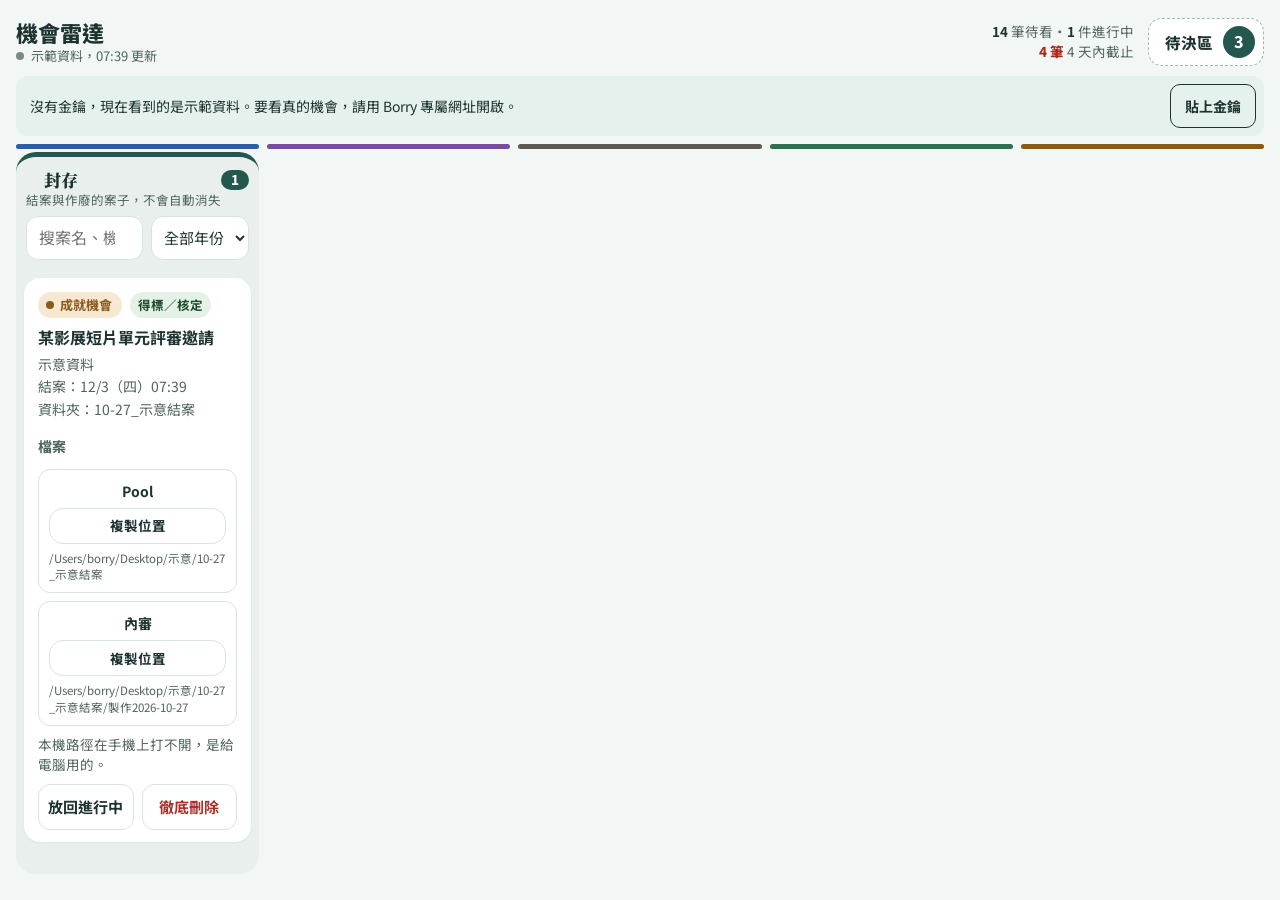
==== index.html @ 189dfd21 "機會雷達 v21：封存改成最右邊一欄；立即掃描縮成小字一列 Co-Authored-By: Claude Opus 5.5 <noreply@anthropic.com>" ====
<!doctype html>
<html lang="zh-Hant">
<head>
<meta charset="utf-8">
<meta name="viewport" content="width=device-width,initial-scale=1,viewport-fit=cover">
<title>機會雷達</title>
<meta name="description" content="集集與金金找到的機會，集中在這裡看">
<meta name="robots" content="noindex,nofollow">
<meta name="referrer" content="no-referrer">
<meta name="theme-color" content="#2b7a70">
<meta name="color-scheme" content="light">
<meta name="apple-mobile-web-app-capable" content="yes">
<meta name="mobile-web-app-capable" content="yes">
<meta name="apple-mobile-web-app-title" content="機會雷達">
<meta name="apple-mobile-web-app-status-bar-style" content="default">
<link rel="manifest" href="manifest.webmanifest">
<link rel="icon" type="image/svg+xml" href="icons/icon.svg?v=20261116f">
<link rel="apple-touch-icon" href="icons/apple-touch-icon.png?v=20261116f">
<link rel="stylesheet" href="css/app.css?v21">
<!-- 網路字型只當加分：不擋畫面，載入完用 swap 換上；沒網路時走 css 裡的系統字型。 -->
<link rel="preconnect" href="https://fonts.googleapis.com">
<link rel="preconnect" href="https://fonts.gstatic.com" crossorigin>
<link rel="stylesheet" media="print" onload="this.media='all'" href="https://fonts.googleapis.com/css2?family=Noto+Sans+TC:wght@400;500;700;800&family=Noto+Serif+TC:wght@600;900&display=swap">
<noscript><link rel="stylesheet" href="https://fonts.googleapis.com/css2?family=Noto+Sans+TC:wght@400;500;700;800&family=Noto+Serif+TC:wght@600;900&display=swap"></noscript>
</head>
<body>
<div class="app" id="app">
  <header class="top">
    <div class="top-l">
      <h1>機會雷達</h1>
      <p class="live" id="live" role="status"></p>
    </div>
    <div class="top-r">
      <p class="sum" id="sum"></p>
      <button class="holdbtn" id="holdbtn" type="button" aria-haspopup="dialog"></button>
    </div>
  </header>
  <div class="notice" id="notice" hidden role="status"></div>
  <nav class="tabs" id="tabs" role="tablist" aria-label="五個籃子"></nav>
  <main class="board" id="board"><div class="lanes" id="lanes"></div></main>
</div>
<button class="hpill" id="hpill" type="button" aria-haspopup="dialog"></button>
<div class="scrim" id="scrim"></div>
<aside class="panel sheet" id="sheet" role="dialog" aria-modal="true" aria-label="待決區"></aside>
<aside class="panel drawer" id="drawer" role="dialog" aria-modal="true" aria-label="機會詳細資料"></aside>
<div id="toast" role="status" aria-live="polite"></div>
<script type="module" src="js/app.js?v21"></script>
</body>
</html>
---- css/app.css ----
/* 機會雷達：p1 霧青。B 五欄看板骨架加 C 的色票與卡片形狀。 */
:root{
  /* 字型：系統字型優先，網路字型載入後只是補強（font-display 在字型 CSS 網址裡設為 swap） */
  --ff:'PingFang TC','Noto Sans TC','Noto Sans CJK TC','Microsoft JhengHei','Heiti TC',system-ui,-apple-system,'Segoe UI',sans-serif;
  --num:'Noto Serif TC','Songti TC','Noto Serif CJK TC','PMingLiU','Source Han Serif TC',serif;
  --bg:#f2f6f4;--lane:#e8efec;--ink:#1d3331;--mut:#50635f;--line:#d9e3df;--card:#fff;
  --accent:#2b7a70;--accent-ink:#fff;--accent-dk:#24574f;--first:#e4f1ec;--stat:#edf3f0;--sheet:#f7faf8;--dash:#9db8b1;
  --scrim:rgba(29,51,49,.42);--danger:#b3261e;--danger-bg:#fdecea;--hot:#b3261e;--warm:#8a5a00;--calm:#2f6f66;
  --delc:#a8322a;--delb:#e6bdb8;--link:#1d5fa8;--first-h:#24574f;--warn-h:#8c1b14;--warn-ink:#4a1511;
  --demo-b:#8a5a00;--demo-i:#6b4500;--demo-bg:#fff6dc;--ringbg:#d9e3df;--ok:#2f6b3f;--ok-bg:#e3f1e6;--ok-ink:#1f4a2c;
  --r:18px;--shadow:0 1px 2px rgba(29,51,49,.08),0 8px 18px -12px rgba(29,51,49,.3);
}
*{box-sizing:border-box;margin:0;padding:0;-webkit-tap-highlight-color:transparent}
html,body{height:100%}
body{font-family:var(--ff);color:var(--ink);background:var(--bg);font-size:16px;line-height:1.6;-webkit-font-smoothing:antialiased;
  line-break:strict;overflow-wrap:break-word;word-break:normal;overscroll-behavior:none;-webkit-text-size-adjust:100%}
button{font:inherit;color:inherit;cursor:pointer;border:0;background:none}
a{color:inherit}
ul,ol{list-style:none}
[hidden]{display:none!important}
:focus-visible{outline:3px solid var(--accent);outline-offset:2px}
.b-company{--bf:#2b5f9e;--bb:#e3edf8}.b-personal{--bf:#7a4a9c;--bb:#f0e8f6}.b-other{--bf:#5c5a52;--bb:#eceae4}
.b-funding{--bf:#2c7050;--bb:#dff0e6}.b-achievement{--bf:#8a5a1c;--bb:#f7e8d2}

/* 標題與短句：只在塊與塊之間（<wbr>）或空白換行，不從詞中間切開 */
.sb{word-break:keep-all;overflow-wrap:anywhere;text-wrap:balance}
.sbp{word-break:keep-all;overflow-wrap:anywhere;text-wrap:pretty}
p,li{text-wrap:pretty}

/* ---------- 小元件 ---------- */
.chip{display:inline-flex;align-items:center;gap:6px;height:26px;padding:0 10px 0 8px;border-radius:99px;background:var(--bb);color:var(--bf);font-size:13px;font-weight:700;line-height:1;white-space:nowrap}
.chip i{width:8px;height:8px;border-radius:50%;background:var(--bf)}
.demo-badge{display:inline-flex;align-items:center;height:24px;padding:0 8px;border-radius:6px;border:1.5px dashed var(--demo-b);color:var(--demo-i);background:var(--demo-bg);font-size:12.5px;font-weight:700;white-space:nowrap;flex:none;max-width:100%;overflow:hidden;text-overflow:clip}
.amt{display:flex;align-items:baseline;flex-wrap:wrap;gap:0 4px;min-height:30px}
.amt em{font-style:normal;font-size:12.5px;font-weight:500;color:var(--mut);margin-right:2px}
.amt i{font-style:normal;font-size:13px;font-weight:700;color:var(--mut)}
.amt b{font-family:var(--num);font-weight:900;font-size:26px;line-height:1.15;font-variant-numeric:tabular-nums}
.amt u{text-decoration:none;font-size:14px;font-weight:700}
.amt.noamt b{font-family:var(--ff);font-size:16px;font-weight:700;color:var(--mut)}
.amt.long b{font-size:21px}
.btn{display:inline-flex;align-items:center;justify-content:center;gap:8px;min-height:48px;padding:0 20px;border-radius:14px;font-weight:700;font-size:16px;transition:transform .12s,background .15s;text-decoration:none}
.btn:active{transform:scale(.97)}
.btn-primary{background:var(--accent);color:var(--accent-ink)}
.btn-primary:hover{background:var(--accent-dk)}
.btn-ghost{background:var(--card);border:1.5px solid var(--line);color:var(--ink)}
.ic{width:18px;height:18px;flex:none;stroke:currentColor;fill:none;stroke-width:2;stroke-linecap:round;stroke-linejoin:round}
.spin{display:inline-block;flex:none;width:18px;height:18px;border-radius:50%;border:3px solid var(--line);border-top-color:var(--accent);animation:sp .8s linear infinite}
@keyframes sp{to{transform:rotate(360deg)}}
@media (prefers-reduced-motion:reduce){*{animation-duration:.01ms!important;animation-iteration-count:1!important;transition-duration:.01ms!important}.spin{animation:none;border-top-color:var(--line);border-right-color:var(--accent)}}
[data-lvl=hot]{--lv:var(--hot)}[data-lvl=warm]{--lv:var(--warm)}[data-lvl=calm]{--lv:var(--calm)}

/* ---------- 版面骨架 ---------- */
.app{height:100dvh;display:grid;grid-template-rows:auto auto auto minmax(0,1fr);grid-template-columns:minmax(0,1fr);overflow:hidden}
.top{grid-row:1;display:flex;align-items:center;justify-content:space-between;gap:12px;padding:calc(env(safe-area-inset-top) + 12px) 16px 8px}
.top h1{font-size:19px;font-weight:800;line-height:1.25}
.top-r{display:flex;align-items:center;gap:14px}
.live{display:flex;align-items:center;gap:7px;font-size:13px;color:var(--mut);line-height:1.4}
.dot{flex:none;width:8px;height:8px;border-radius:50%;background:#1f9d62;animation:pulse 2s infinite}
.dot.off{background:#9a6b00;animation:none}.dot.idle{background:#7a8a86;animation:none}
@keyframes pulse{70%{box-shadow:0 0 0 7px rgba(31,157,98,0)}0%{box-shadow:0 0 0 0 rgba(31,157,98,.5)}}
.sum{white-space:nowrap;font-size:13.5px;color:var(--mut);text-align:right;line-height:1.45}
.sum b{color:var(--ink)}.sum .hotn{color:var(--hot);font-weight:800}
.holdbtn{display:none}
.notice{grid-row:2;display:flex;align-items:center;gap:10px;margin:0 12px 6px;padding:8px 8px 8px 14px;border-radius:12px;font-size:14px;line-height:1.5;background:var(--first);color:var(--ink)}
.notice span.txt{flex:1;min-width:0}
.notice.off{background:var(--demo-bg);color:#4d3400}
.notice.bad{background:var(--danger-bg);color:var(--warn-ink)}
.notice button{flex:none;min-height:44px;padding:0 14px;border-radius:10px;border:1.5px solid currentColor;font-weight:700;font-size:14px}

.tabs{grid-row:3;display:grid;grid-template-columns:repeat(5,1fr);gap:5px;padding:2px 10px 8px}
.tab{min-height:58px;padding:0 2px;display:flex;flex-direction:column;align-items:center;justify-content:center;font-weight:700;font-size:13px;line-height:1.3;white-space:nowrap;border-radius:14px;background:rgba(255,255,255,.6);border:1.5px solid transparent}
.tab b{font-family:var(--num);font-weight:900;font-size:19px;line-height:1.15}
.tab[aria-selected=true]{background:var(--card);border-color:var(--accent);box-shadow:var(--shadow)}
.sk-n{display:block;width:22px;height:18px;border-radius:6px;margin:1px 0}

.board{grid-row:4;position:relative;min-height:0;display:grid;grid-template-columns:minmax(0,1fr);grid-template-rows:minmax(0,1fr)}
.lanes{min-height:0;display:grid;grid-template-columns:minmax(0,1fr);grid-template-rows:minmax(0,1fr)}
.lane{display:none;min-height:0;flex-direction:column;overflow:hidden;background:var(--lane);border-radius:20px;border-top:5px solid var(--bf,var(--accent-dk))}
.lane.cur{display:flex}
.lh{padding:12px 16px 8px}
.lh h2{font-family:var(--num);font-size:20px;font-weight:900;display:flex;align-items:center;gap:8px;line-height:1.3}
.lh h2 .ld{width:10px;height:10px;border-radius:50%;background:var(--bf);flex:none}
.lh h2 em{font-style:normal;font-family:var(--ff);font-size:13.5px;font-weight:800;background:var(--accent-dk);color:#fff;border-radius:99px;padding:1px 10px;margin-left:auto}
.lh p{font-size:13.5px;color:var(--mut);line-height:1.5}
.lbody{overflow:auto;padding:6px 12px 96px;display:flex;flex-direction:column;gap:12px;flex:1;min-height:0;overscroll-behavior:contain}
.lbody>*{flex:none}

/* ---------- 卡片 ---------- */
.card{position:relative;container-type:inline-size;background:var(--card);border-radius:var(--r);padding:14px 14px 12px;border-left:6px solid var(--lv,var(--calm));box-shadow:var(--shadow);cursor:pointer;
  transition:opacity .28s,transform .28s,max-height .3s .05s,margin .3s;max-height:520px;overflow:hidden}
.card:hover{box-shadow:0 1px 2px rgba(29,51,49,.1),0 12px 24px -12px rgba(29,51,49,.4)}
.card:focus-visible{outline:3px solid var(--accent);outline-offset:0}
.card.leave{opacity:0;transform:translateX(-24px);max-height:0;padding-top:0;padding-bottom:0;margin-bottom:-12px}
.card.leave.r{transform:translateX(28px)}
.card.fresh{animation:fresh 2.4s ease-out}
@keyframes fresh{0%{box-shadow:0 0 0 3px var(--accent)}100%{box-shadow:var(--shadow)}}
.c1{display:flex;align-items:center;justify-content:space-between;flex-wrap:wrap;gap:6px;margin:0 0 4px;min-height:34px;min-width:0}
.tm{display:inline-flex;align-items:baseline;gap:6px;color:var(--lv);line-height:1.15;font-size:13px;font-weight:600;white-space:nowrap}
.tm b{font-family:var(--num);font-weight:900;font-size:28px;line-height:1.1;color:var(--lv)}
.tm .nodl{color:var(--mut);font-size:14px;font-weight:600}
.card h3{font-size:17px;font-weight:700;line-height:1.45;margin:0 0 6px}
.c3{margin-bottom:12px}
.ca{display:grid;grid-template-columns:1fr 1fr 1.5fr;gap:8px}
.ca button{white-space:nowrap;min-height:48px;border-radius:12px;border:1.5px solid var(--line);background:var(--card);font-weight:700;font-size:15px;display:flex;align-items:center;justify-content:center;gap:6px;transition:transform .12s}
.ca button:active{transform:scale(.97)}
.ca .del{color:var(--delc)}
.ca .go{background:var(--accent);border-color:var(--accent);color:#fff}
.ca .go:hover{background:var(--accent-dk)}
@container (max-width:300px){
  .ca .ic{display:none}
  .ca{grid-template-columns:auto auto 1fr;gap:6px}
  .ca button{min-height:44px;min-width:44px;padding:0 8px;font-size:14.5px}
  .ca .go{padding:0 6px}
  .c1{min-height:32px}.tm b{font-size:26px}
  .card h3{font-size:15.5px;margin-bottom:4px}
  .c3{margin-bottom:8px}
  .amt b{font-size:22px}.amt.long b{font-size:17px}
}

.zero{display:grid;justify-items:center;text-align:center;gap:6px;padding:28px 16px;margin:2px 0;background:rgba(255,255,255,.6);border-radius:var(--r);color:var(--mut);font-size:14.5px}
.zero b{color:var(--ink);font-size:16px}
.zero svg{width:38px;height:38px;stroke:var(--calm);fill:none;stroke-width:2.2;stroke-linecap:round;stroke-linejoin:round}
.sk{background:linear-gradient(90deg,#dfe8e4 0%,#edf3f0 50%,#dfe8e4 100%);background-size:200% 100%;animation:sh 1.4s linear infinite;border-radius:8px}
@keyframes sh{to{background-position:-200% 0}}
.card.skel{cursor:default;border-left-color:#c9d6d1;display:grid;gap:10px;pointer-events:none}
.card.skel .sk:nth-child(1){height:26px;width:40%}.card.skel .sk:nth-child(2){height:42px}.card.skel .sk:nth-child(3){height:44px}

/* 整個面板沒東西、載入失敗、沒金鑰 */
.board-msg{grid-area:1/1;display:grid;place-content:center;justify-items:center;text-align:center;gap:10px;padding:24px 28px 90px;margin:0 12px 12px;border-radius:20px;background:var(--lane)}
.board-msg h2{font-family:var(--num);font-size:22px;font-weight:900;line-height:1.4}
.board-msg p{max-width:32em;color:var(--mut);font-size:15px}
.board-msg svg{width:48px;height:48px;stroke:var(--calm);fill:none;stroke-width:2;stroke-linecap:round;stroke-linejoin:round}
.board-msg .btn{margin-top:6px}

/* ---------- 疊層：待決區（sheet）與詳細資料（drawer） ---------- */
.hpill{position:fixed;right:14px;bottom:calc(env(safe-area-inset-bottom) + 14px);z-index:30;display:inline-flex;align-items:center;gap:10px;min-height:52px;padding:0 8px 0 18px;font-weight:800;font-size:16px;
  background:var(--card);border:1.5px dashed var(--dash);border-radius:16px;box-shadow:0 8px 20px -8px rgba(29,51,49,.35)}
.hpill b,.holdbtn b{display:inline-grid;place-items:center;min-width:32px;height:32px;padding:0 8px;border-radius:99px;background:var(--accent-dk);color:#fff;font-size:16px;font-weight:800}
.scrim{position:fixed;inset:0;background:var(--scrim);opacity:0;pointer-events:none;transition:opacity .25s;z-index:40}
.scrim.show{opacity:1;pointer-events:auto}
.panel{position:fixed;left:0;right:0;bottom:0;height:90dvh;background:var(--sheet);color:var(--ink);border-radius:24px 24px 0 0;display:flex;flex-direction:column;transform:translateY(105%);visibility:hidden;
  transition:transform .34s cubic-bezier(.2,.8,.2,1),visibility 0s .34s;box-shadow:0 -20px 50px -20px rgba(29,51,49,.45)}
.panel.show{transform:none;visibility:visible;transition:transform .34s cubic-bezier(.2,.8,.2,1),visibility 0s}
.sheet{z-index:50;height:84dvh}
.drawer{z-index:60}
.dh{display:flex;align-items:center;justify-content:space-between;padding:8px 8px 4px 18px;border-bottom:1px solid var(--line);flex:none}
.dh span{font-size:14px;color:var(--mut);font-weight:700}
.xb{min-width:48px;min-height:48px;display:grid;place-items:center;font-size:26px;line-height:1;border-radius:50%}
.db{flex:1;overflow:auto;padding:16px 18px 24px;overscroll-behavior:contain}
.df{display:flex;gap:10px;padding:12px 16px calc(env(safe-area-inset-bottom) + 14px);border-top:1px solid var(--line);background:var(--card);flex:none}
.df .btn{min-height:56px;flex:1;font-size:16px}
.df .del{flex:0 0 auto;min-width:104px;color:var(--delc);border-color:var(--delb)}
.df .hold{flex:0 0 auto;min-width:92px}

/* 預覽與完整內容 */
.dt-tags{display:flex;gap:8px;flex-wrap:wrap;margin-bottom:10px}
.dt{display:grid;gap:18px}
.dt h2{font-size:23px;line-height:1.4;font-weight:800}
.dt-org{color:var(--mut);font-size:15px;margin-top:2px}
.dt-stats{display:grid;grid-template-columns:1fr 1fr;gap:10px}
.dt-stat{padding:14px 16px;border-radius:14px;background:var(--stat);display:grid;gap:2px;align-content:start}
.dt-stat em{font-style:normal;font-size:12.5px;color:var(--mut);font-weight:500}
.dt-stat .amt em{flex-basis:100%;margin:0 0 2px}
.dt-stat .amt b{font-size:32px}.dt-stat .amt.long b{font-size:22px}
.dt-stat .amt.noamt b{font-size:17px}
.dt-cd{display:block;font-size:22px;font-weight:800;line-height:1.3;color:var(--lv,var(--ink))}
.dt-stat small{font-size:13px;color:var(--mut);line-height:1.4}
.dt-why{font-size:18px;font-weight:700;line-height:1.55}
.dt-fit{display:flex;gap:16px;flex-wrap:wrap;margin-top:6px;font-size:14.5px;color:var(--mut)}
.dt-fit b{color:var(--ink)}
.dt-list{display:grid;gap:0}
.dt-list li{position:relative;padding:11px 0;border-top:1px solid var(--line);font-size:15.5px;line-height:1.65}
.dt-list li:first-child{border-top:0}
.dt-list b{display:block;font-size:13px;color:var(--mut);font-weight:700;margin-bottom:1px}
.pv-list{display:grid;gap:8px}
.pv-list li{position:relative;padding-left:18px;font-size:15.5px}
.pv-list li::before{content:'';position:absolute;left:2px;top:.72em;width:7px;height:7px;border-radius:50%;background:var(--mut)}
.dt-warn{padding:14px 16px;border-radius:14px;background:var(--danger-bg);border-left:5px solid var(--danger)}
.dt-warn h3{font-size:14px;color:var(--warn-h);margin-bottom:4px}
.dt-warn li{font-size:15.5px;line-height:1.6;color:var(--warn-ink);padding:3px 0}
.dt-first{padding:14px 16px;border-radius:14px;background:var(--first);color:var(--ink)}
.dt-first h3{font-size:14px;color:var(--first-h);margin-bottom:2px}
.dt-first p{font-size:17px;font-weight:700;line-height:1.55}
.dt-sec h3{font-size:14px;margin-bottom:6px;color:var(--mut);font-weight:700}
.dt-src{display:grid;gap:2px;font-size:14px;color:var(--mut)}
.dt-src a{display:inline-flex;align-items:center;min-height:44px;color:var(--link);font-weight:700;text-decoration:underline;text-underline-offset:3px;overflow-wrap:anywhere}
.dt-meta{font-size:13.5px;color:var(--mut);line-height:1.5}

/* 爬全文的三種狀態：讀取中、失敗、逾時 */
.dt-crawl{padding:14px 16px;border-radius:14px;background:var(--stat);display:grid;gap:10px}
.dt-crawl .row{display:flex;gap:12px;align-items:flex-start}
.dt-crawl b{display:block;font-size:16px;line-height:1.45}
.dt-crawl small{display:block;font-size:14px;color:var(--mut);line-height:1.55;margin-top:2px}
.dt-crawl.fail{background:var(--demo-bg);border:1.5px solid #e2c27a}
.dt-crawl.fail b{color:#5a3b00}.dt-crawl.fail small{color:#5a4210}
.dt-crawl .acts{display:flex;gap:10px;flex-wrap:wrap}
.dt-crawl .acts .btn{min-height:48px;font-size:15px;padding:0 16px}
.dt-crawl.wait{background:var(--first);border:1.5px solid #c5ddd4}
.crawl-sk{display:grid;gap:8px;padding:4px 0 2px}
.crawl-sk .sk{display:block;height:12px;border-radius:6px;background:linear-gradient(90deg,#bbd0c8 0%,#d4e4de 50%,#bbd0c8 100%);background-size:200% 100%;animation:sh 1.4s linear infinite}
.crawl-sk .sk:nth-child(1){width:92%}.crawl-sk .sk:nth-child(2){width:78%}.crawl-sk .sk:nth-child(3){width:64%}
.dt-crawl .spin{width:22px;height:22px;margin-top:2px}
.dt-text .txt{font-size:15px;line-height:1.75;color:var(--ink);white-space:pre-wrap;overflow-wrap:anywhere;background:var(--card);border:1px solid var(--line);border-radius:14px;padding:14px 16px;max-height:15em;overflow:hidden;position:relative}
.dt-text .txt.open{max-height:none}
.dt-text .txt:not(.open)::after{content:'';position:absolute;left:0;right:0;bottom:0;height:3.2em;background:linear-gradient(transparent,#fff)}
.dt-text .more{margin-top:6px;min-height:44px;padding:0 6px;font-weight:700;color:var(--link);text-decoration:underline;text-underline-offset:3px}

/* 要做：資料夾狀態 */
.fold{display:grid;gap:12px;max-width:460px;margin:0 auto;padding-top:8px}
.fold-t{display:flex;align-items:center;gap:10px;font-size:20px;font-weight:800;line-height:1.4}
.fold-t .spin{width:24px;height:24px}
.ok-ic{display:inline-grid;place-items:center;flex:none;width:30px;height:30px;border-radius:50%;background:var(--ok);color:#fff;font-size:17px}
.fold p{color:var(--mut);font-size:15px}
.path{padding:12px 14px;border-radius:12px;background:var(--ok-bg);color:var(--ok-ink);font-weight:700;font-size:15px;line-height:1.6;overflow-wrap:anywhere;word-break:break-all}
.fold .acts{display:flex;gap:10px;flex-wrap:wrap}
.fold .acts .btn{min-height:48px;font-size:15px}

/* 待決區內的卡 */
.sheet .db{padding:8px 14px 20px;display:grid;gap:12px;align-content:start;background:var(--sheet)}
.grp{font-size:13.5px;font-weight:700;color:var(--mut);margin:10px 2px -2px}
.pc{background:var(--card);border-radius:16px;padding:14px 14px 12px;box-shadow:0 1px 2px rgba(29,51,49,.06);cursor:pointer}
.pc.done{background:var(--ok-bg)}
.pc h3{font-size:16px;line-height:1.45;margin:8px 0 4px;font-weight:700}
.pc .st{font-size:14px;color:var(--mut);line-height:1.6}
.pc .st b{color:var(--lv,var(--ink))}
.pc .pa{display:flex;flex-wrap:wrap;gap:8px;margin-top:10px}
.pc .pa button{flex:1;min-height:46px;border-radius:12px;border:1.5px solid var(--line);background:var(--card);font-weight:700;font-size:15px}
.pc .pa .pg{background:var(--accent);border-color:var(--accent);color:#fff}
.pc .pa .pd{color:var(--delc)}
.pc .pa .pu{flex:1 0 100%;min-height:44px;border-color:var(--line);background:var(--sheet);color:var(--mut);font-size:14.5px;font-weight:700}
.pc .pa .pu:hover{background:var(--stat);border-color:var(--line);color:var(--ink)}
.pc .st .spin{width:14px;height:14px;border-width:2.5px;vertical-align:-2px;margin-right:6px}
.gone{margin-top:6px}
.gone summary{display:flex;align-items:center;min-height:44px;padding:0 4px;font-size:14px;font-weight:700;color:var(--mut);cursor:pointer}
.gone .pc{margin-top:8px;opacity:.9;cursor:default}
.sheet-note{font-size:13px;color:var(--mut);line-height:1.6;padding:6px 4px 0}

/* toast */
#toast{position:fixed;left:50%;width:max-content;bottom:calc(env(safe-area-inset-bottom) + 92px);transform:translate(-50%,24px);opacity:0;pointer-events:none;z-index:99;display:flex;align-items:center;gap:12px;max-width:min(92vw,520px);
  padding:8px 8px 8px 18px;border-radius:14px;background:#1f3331;color:#fff;font-size:15px;line-height:1.5;box-shadow:0 10px 30px rgba(0,0,0,.25);transition:opacity .25s,transform .25s}
#toast.show{opacity:1;transform:translate(-50%,0);pointer-events:auto}
#toast.bad{background:#7a1a14}
#toast button{min-height:44px;padding:0 14px;border-radius:10px;background:#ffd24d;color:#14202e;font-weight:700;white-space:nowrap}
#toast.bad button{background:#fff;color:#7a1a14}

/* ---------- 桌機：五個籃子並排，放不下就橫向捲動 ---------- */
@media (min-width:960px){
  .tabs,.hpill{display:none}
  .top{padding:18px 16px 10px}
  .top h1{font-size:22px}
  .holdbtn{display:inline-flex;align-items:center;gap:10px;min-height:48px;padding:0 8px 0 16px;border-radius:14px;background:var(--card);border:1.5px dashed var(--dash);font-weight:800;font-size:15.5px}
  .notice{margin:0 16px 8px}
  .board{padding:0 16px 20px}
  .board-msg{margin:0}
  /* 五欄固定均分，960 寬要一次放下；欄太窄時靠容器查詢改按鈕排法，而不是把第五籃推去橫向捲 */
  .lanes{display:grid;grid-template-columns:repeat(5,minmax(0,1fr));grid-auto-flow:row;gap:8px;overflow-x:auto;overflow-y:hidden;scroll-snap-type:x proximity;scrollbar-width:thin;scrollbar-color:#9db8b1 transparent;padding-bottom:6px}
  .lane,.lane.cur{display:flex;min-width:0;scroll-snap-align:start}
  .lh{padding:12px 10px 6px}
  .lh h2{font-size:17px}
  .lh p{font-size:12.5px}
  .lbody{padding:6px 8px 22px}
  .card{padding:10px 8px 8px}
  .c3{margin-bottom:8px}
  .ca{grid-template-columns:auto auto 1fr}
  .ca button{min-height:44px}
  /* 只有真的捲得出去時才顯示淡出；淡出帶落在捲動留白上，不蓋住可點按鈕 */
  .board.sr .lanes{padding-right:28px;scroll-padding-inline:28px}
  .board.sl .lanes{padding-left:20px}
  .board::after{content:'';position:absolute;top:0;right:16px;bottom:26px;width:28px;pointer-events:none;background:linear-gradient(90deg,rgba(242,246,244,0),var(--bg) 90%);opacity:0;transition:opacity .2s;z-index:2}
  .board.sr::after{opacity:1}
  .board::before{content:'';position:absolute;top:0;left:16px;bottom:26px;width:20px;pointer-events:none;background:linear-gradient(270deg,rgba(242,246,244,0),var(--bg) 90%);opacity:0;transition:opacity .2s;z-index:2}
  .board.sl::before{opacity:1}
  /* 疊層改成靠右的側欄 */
  .panel{left:auto;top:0;bottom:0;height:auto;width:min(560px,92vw);border-radius:24px 0 0 24px;transform:translateX(105%);box-shadow:-20px 0 50px -20px rgba(29,51,49,.45)}
  .panel.show{transform:none}
  .sheet{width:min(440px,92vw);height:auto}
  .db{padding:22px 28px 28px}
  .sheet .db{padding:10px 18px 24px}
  .df{padding:14px 24px 18px}
  #toast{bottom:28px}
}
@media (min-width:1360px){
  .top{padding:18px 32px 10px}.board{padding:0 32px 22px}.notice{margin:0 32px 8px}
  .board::after{right:32px}.board::before{left:32px}
  .lanes{gap:14px}
  .lh{padding:14px 14px 8px}
  .lh h2{font-size:19px}
  .lh p{font-size:13px}
  .lbody{padding:6px 10px 22px}
  .card{padding:12px 12px 10px}
}


/* 直向手機：看板底部留出膠囊高度，捲動區不會讓按鈕躲到膠囊下面 */
@media (max-width:959px){
  /* 籃子一路鋪到螢幕底，待決區只剩右下浮動按鈕，底下不再切出一條 */
  .board{padding-bottom:0}
  .lane{border-radius:20px 20px 0 0}
  .lbody{padding-bottom:calc(env(safe-area-inset-bottom) + 84px)}
  .board-msg{padding-bottom:calc(env(safe-area-inset-bottom) + 84px);margin-bottom:0;border-radius:20px 20px 0 0}
  .lane.sw-l{animation:swl .22s ease-out}.lane.sw-r{animation:swr .22s ease-out}
}
@keyframes swl{from{transform:translateX(36px);opacity:.4}to{transform:none;opacity:1}}
@keyframes swr{from{transform:translateX(-36px);opacity:.4}to{transform:none;opacity:1}}

/* 矮視窗（手機橫向）：待決區改放頂列，避免右下膠囊蓋住「深入了解」 */
@media (max-width:959px) and (max-height:520px){
  .hpill{display:none}
  .holdbtn{display:inline-flex;align-items:center;gap:8px;min-height:44px;padding:0 6px 0 12px;border-radius:12px;background:var(--card);border:1.5px dashed var(--dash);font-weight:800;font-size:14px}
  .holdbtn b{min-width:28px;height:28px;font-size:14px}
  .top{padding:calc(env(safe-area-inset-top) + 6px) 12px 4px;gap:8px}
  .top h1{font-size:17px}
  .top-r{gap:8px}
  .sum{font-size:12.5px}
  .tabs{padding:0 8px 4px;gap:4px}
  .tab{min-height:44px;font-size:12px}
  .tab b{font-size:16px}
  .lh p{display:none}
  .lh{padding:8px 12px 4px}
  .board{padding-bottom:0}
  .lbody{padding-bottom:16px}
  .board-msg{padding-bottom:20px}
  .notice{padding:4px 8px 4px 12px;font-size:13px;margin:0 10px 4px;gap:8px}
  .notice span.txt{display:-webkit-box;-webkit-line-clamp:1;-webkit-box-orient:vertical;overflow:hidden}
  #toast{bottom:calc(env(safe-area-inset-bottom) + 16px)}
}

/* 後端接上後新增 */
.ok-ic.bad{background:var(--danger)}
.dt-text .att{margin-top:10px}
.dt-text .att summary{font-size:14px;color:var(--mut);font-weight:700;line-height:44px;cursor:pointer}
.dt-text .att a{display:inline-flex;align-items:center;min-height:44px;color:var(--link);font-weight:700;text-decoration:underline;text-underline-offset:3px;overflow-wrap:anywhere}
.dt-cd{white-space:nowrap}
@media (max-width:380px){
  .dt-stat{padding:12px 12px}
  .dt-cd{font-size:20px}
  .dt-stat .amt b{font-size:28px}
  .dt-stat small{font-size:12.5px}
}

/* 欄變窄時（含 960 五欄），主按鈕改獨立一列，避免「深入了解」被切字。放在檔尾，才能蓋過桌機媒體查詢。 */
@container (max-width:200px){
  .ca{grid-template-columns:1fr 1fr;gap:6px}
  .ca .go{grid-column:1/-1;padding:0 10px}
  .ca button{min-width:0;font-size:13.5px;padding:0 6px}
  .card{padding-left:10px;padding-right:8px}
  .demo-badge{font-size:11px;height:22px;padding:0 6px}
}

/* 左右滑切籃子：關掉瀏覽器左右滑回上一頁，看板只交給我們處理橫向手勢 */
html,body{overscroll-behavior-x:none}

/* v8：領標付款與檔案連結 */
.pc .pa .pp{flex:1 0 100%;display:flex;align-items:center;justify-content:center;min-height:46px;border-radius:12px;background:var(--card);border:1.5px solid var(--delc);color:var(--delc);font-weight:700;font-size:15px;text-decoration:none;text-align:center;padding:4px 10px}
.paybox,.files{margin-top:18px;display:flex;flex-direction:column;gap:8px}
.paybox h3,.files h3{font-size:14px;color:var(--mut)}
.paybox p{font-size:14px;color:var(--mut);line-height:1.6}
.files .fl{display:flex;flex-direction:column;gap:6px;padding:10px 0;border-top:1px solid var(--line)}
.files .fl b{font-size:15px}
/* v9：結案與封存區 */
.closebox{margin-top:18px;display:flex;flex-direction:column;gap:8px}
.closebox h3{font-size:14px;color:var(--mut)}
.closebox p{font-size:14px;color:var(--mut);line-height:1.6}
.closebox .cb{display:grid;grid-template-columns:1fr 1fr;gap:8px}
.closebox .cb .btn{min-height:46px;font-size:14.5px;padding:4px 8px}
.closebox .cb .del{grid-column:1/-1;color:var(--delc)}
.arch-in{width:100%;min-height:46px;margin-top:14px}
.arch-f{display:flex;gap:8px;margin-bottom:6px}
.arch-f input{flex:1;min-width:0;min-height:44px;border:1.5px solid var(--line);border-radius:12px;padding:0 12px;font:inherit;font-size:16px;background:var(--card);color:var(--ink)}
.arch-f select{min-height:44px;border:1.5px solid var(--line);border-radius:12px;padding:0 8px;font:inherit;font-size:15px;background:var(--card);color:var(--ink)}
.arow{cursor:default}
.arow .files{margin-top:8px}
.rbadge{display:inline-flex;align-items:center;font-size:12.5px;font-weight:700;padding:2px 8px;border-radius:99px;background:var(--stat);color:var(--mut)}
.rbadge.r-won{background:var(--ok-bg);color:var(--ok-ink)}
.rbadge.r-void{color:var(--delc)}
.dh .back{margin-right:4px;font-size:26px}
/* v11：立即掃描（留單給集集） */
.scanl{display:flex;flex-wrap:wrap;align-items:center;gap:6px 10px;margin-top:6px;font-size:13px;color:var(--mut)}
.scanl.wait{color:var(--accent);font-weight:700}
.scanb{min-height:36px;padding:0 12px;border-radius:99px;border:1.5px solid var(--accent);color:var(--accent);background:var(--card);font-weight:700;font-size:13.5px}
.scanb:disabled{opacity:.5}
.closebox .cb .purge{grid-column:1/-1;font-size:13.5px;min-height:44px;border-style:dashed}
/* v15：卡片動作紀錄 */
.hist ul{list-style:none;padding:0;margin:4px 0 0;display:flex;flex-direction:column;gap:6px}
.hist li{display:grid;grid-template-columns:auto 1fr;gap:10px;font-size:14px;line-height:1.5}
.hist time{color:var(--mut);white-space:nowrap}
.hist b{margin-right:6px}
/* 案務區（v17）：沿用 closebox／arch-f 的樣子 */
.work{margin-top:18px;display:flex;flex-direction:column;gap:10px}
.work h3{font-size:14px;color:var(--mut)}
.work .earn .dt-stat b{font-size:22px;line-height:1.3;overflow-wrap:anywhere}
.work .earn .dt-meta{margin-top:6px}
.wg{display:grid;grid-template-columns:1fr 1fr;gap:10px}
.wf{display:flex;flex-direction:column;gap:4px;min-width:0}
.wf.w{grid-column:1/-1}
.wf span{font-size:13px;color:var(--mut);font-weight:500}
.wf input,.wf select,.wf textarea,.dnote textarea{width:100%;min-width:0;min-height:44px;border:1.5px solid var(--line);border-radius:12px;padding:0 10px;font:inherit;font-size:16px;background:var(--card);color:var(--ink)}
.wf textarea,.dnote textarea{padding:10px;line-height:1.5;resize:vertical}
.wf .bad,.dnote .bad{border-color:var(--delc);background:#fdf1f0}
.wc{border-top:1px solid var(--line);padding-top:8px}
.wc summary{font-size:15px;font-weight:700;min-height:44px;display:flex;align-items:center;cursor:pointer}
.wc .wg{margin-top:4px}
.wb{display:grid;grid-template-columns:1fr 1fr;gap:8px}
.wb .btn{min-height:46px;font-size:15px;padding:4px 8px}
.wb .back{grid-column:1/-1;color:var(--mut)}
.dnote{display:flex;flex-direction:column;gap:6px;margin-top:8px}
.dnote .btn{min-height:42px;font-size:14.5px;align-self:flex-start}
/* v17：資料夾抽屜按鈕縮小，讓內容看得到（Borry 2026-11-16：按鈕太大，佔用太多位置） */
.fold{gap:10px}
.fold-t{font-size:17px}
.fold p{font-size:14px}
.fold .path{font-size:13.5px;padding:8px 10px;font-weight:600}
.fold .acts .btn{min-height:36px;font-size:13.5px;padding:0 12px;flex:0 0 auto}
.files .fl{display:grid;grid-template-columns:1fr auto;align-items:center;gap:4px 8px;padding:8px 0}
.files .fl b{grid-column:1/-1;font-size:14px}
.files .fl .path{grid-column:1;font-size:13px;padding:6px 8px;font-weight:600}
.files .fl .btn{grid-column:2;min-height:34px;font-size:13px;padding:0 10px;white-space:nowrap}
.paybox .btn{min-height:40px;font-size:14.5px}
.closebox .cb .btn{min-height:38px;font-size:13.5px}
.closebox .cb .purge{min-height:36px;font-size:13px}
/* v19：Pool／內審在手機上並排 */
.files .flrow{display:grid;grid-template-columns:repeat(auto-fit,minmax(140px,1fr));gap:8px}
.files .flrow .fl{display:flex;flex-direction:column;gap:6px;padding:10px;border:1px solid var(--line);border-radius:12px;border-top:1px solid var(--line);min-width:0}
.files .flrow .fl b{font-size:14px}
.files .flrow .fl .btn{min-height:36px;font-size:13.5px;padding:0 10px;width:100%}
.files .flrow .fp{font-size:11.5px;color:var(--mut);line-height:1.4;overflow:hidden;text-overflow:ellipsis;display:-webkit-box;-webkit-line-clamp:2;-webkit-box-orient:vertical;word-break:break-all}
/* v20：有快截止的進行中案子，待決區按鈕變黃 */
.holdbtn.urgent,.hpill.urgent{background:#fff1b8;border-color:#e0b400;color:#5a4400}
.holdbtn.urgent b,.hpill.urgent b{background:#e0b400;color:#fff}
/* v21：立即掃描縮成小字一列；封存欄 */
.scanl{gap:4px 10px;font-size:12.5px}
.scanb{min-height:28px;padding:0 4px;border:0;background:none;color:var(--accent);font-weight:700;font-size:12.5px;display:inline-flex;align-items:center;gap:3px}
.scanb span{font-size:15px;line-height:1}
.scanl.wait{font-weight:600}
.lane.b-archive .arch-f{margin-top:6px}
.lane.b-archive .arow{margin-bottom:10px}
.tab.b-archive{opacity:.85}
/* v21：六個分頁（多了封存）一列排完，封存窄一點 */
.tabs{grid-template-columns:repeat(5,1fr) .72fr;gap:4px}
.tab{font-size:12.5px}
.tab.b-archive{font-size:11.5px}
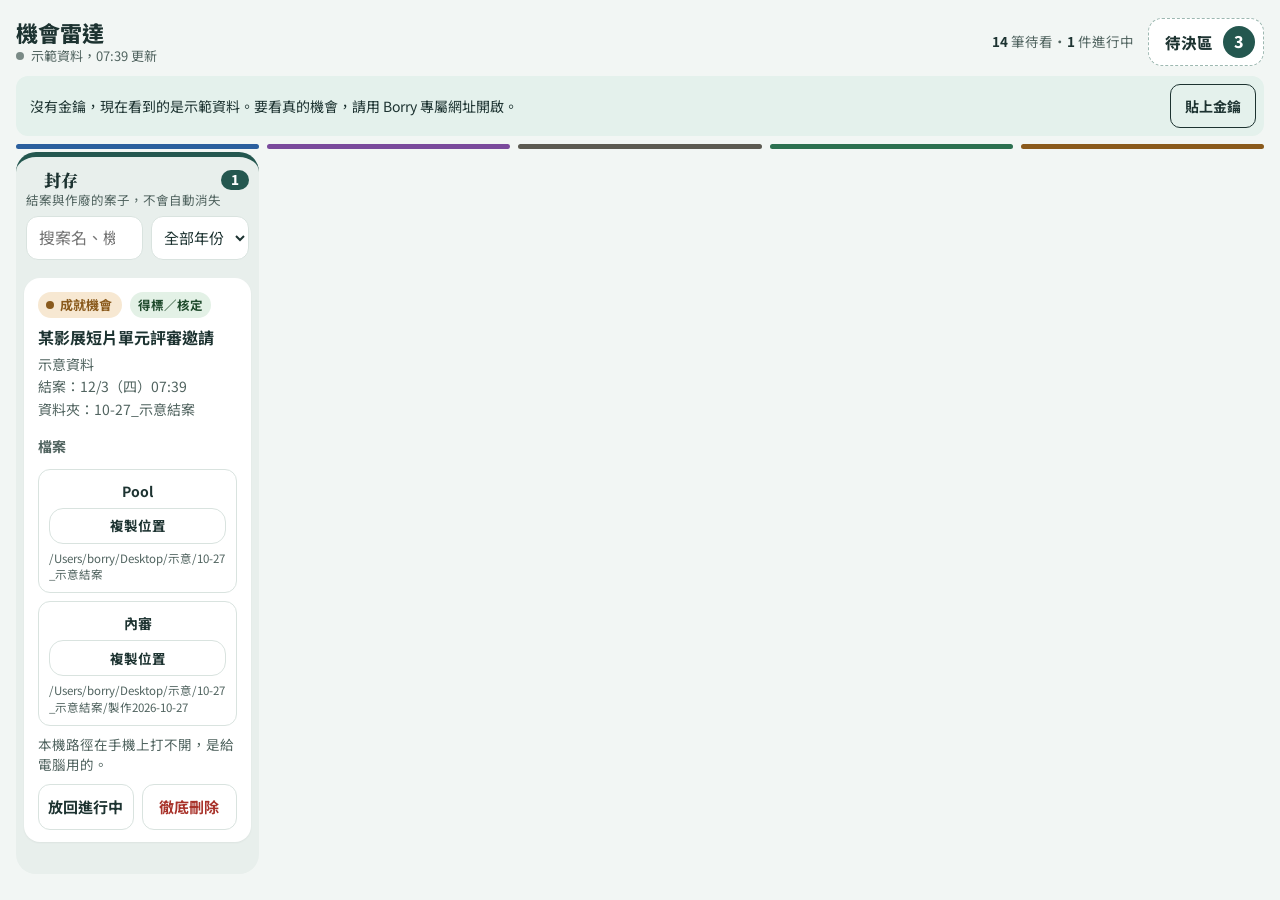
==== commit 0fc38c29: "機會雷達 v22：右上角截止提醒只看進行中的案子 Co-Authored-By: Claude Opus 5.5 <noreply@anthropic.com>" ====
--- a/index.html
+++ b/index.html
@@ -16,7 +16,7 @@
 <link rel="manifest" href="manifest.webmanifest">
 <link rel="icon" type="image/svg+xml" href="icons/icon.svg?v=20261116f">
 <link rel="apple-touch-icon" href="icons/apple-touch-icon.png?v=20261116f">
-<link rel="stylesheet" href="css/app.css?v21">
+<link rel="stylesheet" href="css/app.css?v22">
 <!-- 網路字型只當加分：不擋畫面，載入完用 swap 換上；沒網路時走 css 裡的系統字型。 -->
 <link rel="preconnect" href="https://fonts.googleapis.com">
 <link rel="preconnect" href="https://fonts.gstatic.com" crossorigin>
@@ -44,6 +44,6 @@
 <aside class="panel sheet" id="sheet" role="dialog" aria-modal="true" aria-label="待決區"></aside>
 <aside class="panel drawer" id="drawer" role="dialog" aria-modal="true" aria-label="機會詳細資料"></aside>
 <div id="toast" role="status" aria-live="polite"></div>
-<script type="module" src="js/app.js?v21"></script>
+<script type="module" src="js/app.js?v22"></script>
 </body>
 </html>
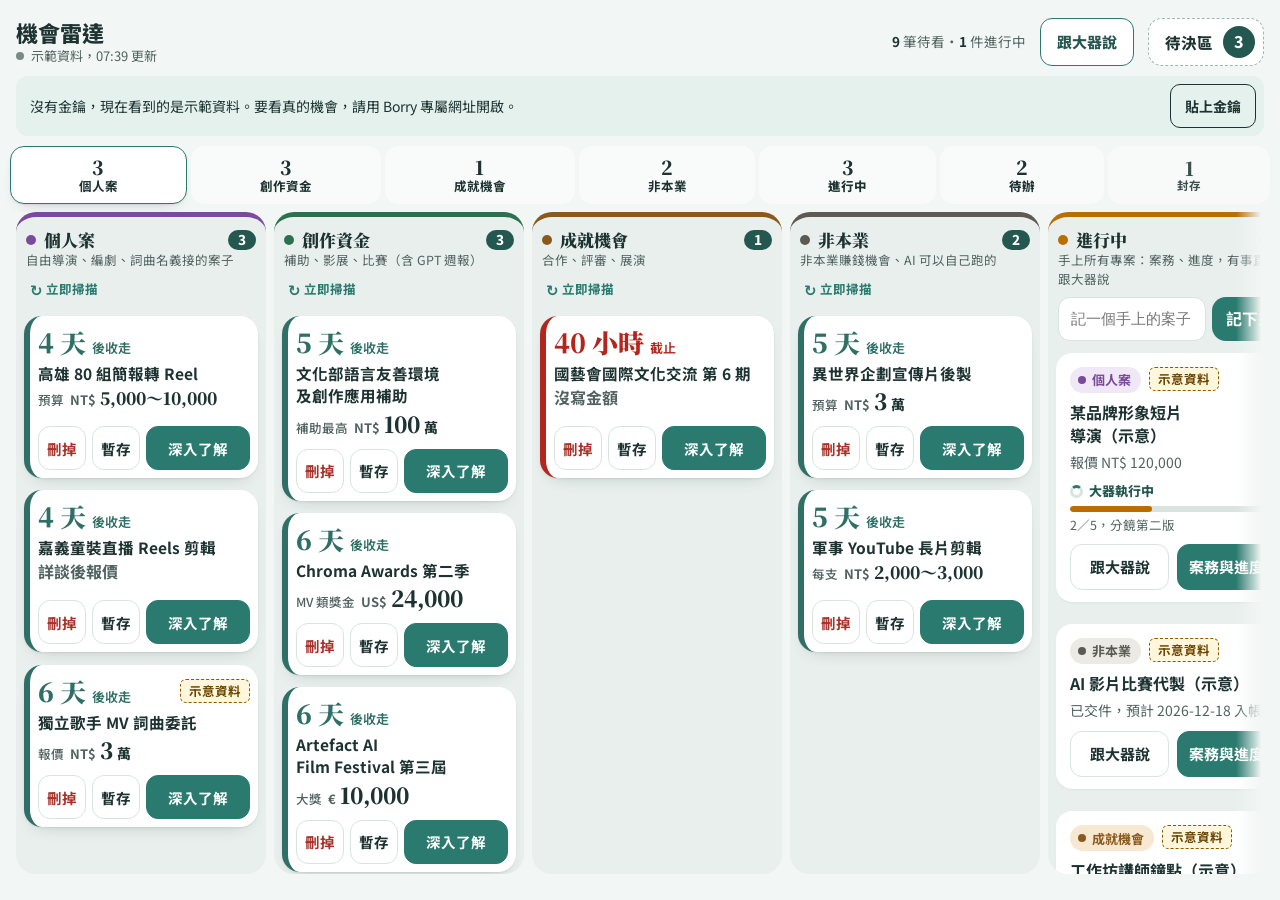
==== commit 49a5f565: "機會雷達 v24：拿掉公司案；新增進行中、待辦兩欄、跟大器說對話、進度步驟、去執行" ====
--- a/index.html
+++ b/index.html
@@ -16,7 +16,7 @@
 <link rel="manifest" href="manifest.webmanifest">
 <link rel="icon" type="image/svg+xml" href="icons/icon.svg?v=20261116f">
 <link rel="apple-touch-icon" href="icons/apple-touch-icon.png?v=20261116f">
-<link rel="stylesheet" href="css/app.css?v22">
+<link rel="stylesheet" href="css/app.css?v24">
 <!-- 網路字型只當加分：不擋畫面，載入完用 swap 換上；沒網路時走 css 裡的系統字型。 -->
 <link rel="preconnect" href="https://fonts.googleapis.com">
 <link rel="preconnect" href="https://fonts.gstatic.com" crossorigin>
@@ -32,11 +32,12 @@
     </div>
     <div class="top-r">
       <p class="sum" id="sum"></p>
+      <button class="daqibtn" id="daqibtn" data-act="chat-open" type="button" aria-haspopup="dialog">跟大器說</button>
       <button class="holdbtn" id="holdbtn" type="button" aria-haspopup="dialog"></button>
     </div>
   </header>
   <div class="notice" id="notice" hidden role="status"></div>
-  <nav class="tabs" id="tabs" role="tablist" aria-label="五個籃子"></nav>
+  <nav class="tabs" id="tabs" role="tablist" aria-label="分類"></nav>
   <main class="board" id="board"><div class="lanes" id="lanes"></div></main>
 </div>
 <button class="hpill" id="hpill" type="button" aria-haspopup="dialog"></button>
@@ -44,6 +45,6 @@
 <aside class="panel sheet" id="sheet" role="dialog" aria-modal="true" aria-label="待決區"></aside>
 <aside class="panel drawer" id="drawer" role="dialog" aria-modal="true" aria-label="機會詳細資料"></aside>
 <div id="toast" role="status" aria-live="polite"></div>
-<script type="module" src="js/app.js?v22"></script>
+<script type="module" src="js/app.js?v24"></script>
 </body>
 </html>
--- a/css/app.css
+++ b/css/app.css
@@ -439,3 +439,59 @@
 .tabs{grid-template-columns:repeat(5,1fr) .72fr;gap:4px}
 .tab{font-size:12.5px}
 .tab.b-archive{font-size:11.5px}
+/* v23：右上角急件那行太長時截斷，不准把左邊標題擠成直排（公司版 2026-11-16 真資料跑版） */
+.top-l{flex:0 0 auto;min-width:0}
+.top h1,.live{white-space:nowrap}
+.top-r{flex:1 1 auto;min-width:0;justify-content:flex-end}
+.sum{min-width:0;overflow:hidden}
+.sum .hotn{display:block;overflow:hidden;text-overflow:ellipsis;white-space:nowrap}
+
+/* v24（2026-11-17）：拿掉公司案；多了「進行中」「待辦」兩欄、跟大器說、進度步驟 */
+.b-doing{--bf:#b86e00;--bb:#fff1d6}.b-todo{--bf:#1f6f8b;--bb:#dcf0f6}
+.tabs{display:flex;overflow-x:auto;scrollbar-width:none;gap:4px}
+.tabs::-webkit-scrollbar{display:none}
+.tab{flex:1 0 auto;min-width:62px;padding:0 8px;font-size:12.5px}
+.tab.b-doing,.tab.b-todo{font-weight:800}
+.daqibtn{flex:none;min-height:40px;padding:0 12px;border-radius:12px;border:1.5px solid var(--accent);background:var(--card);color:var(--accent-dk);font-weight:800;font-size:14px;white-space:nowrap}
+.addf{display:flex;gap:6px;margin-top:8px}
+.addf input{flex:1;min-width:0;min-height:44px;padding:0 12px;border-radius:12px;border:1.5px solid var(--line);background:var(--card);font-size:15px}
+.addf .btn{flex:none;min-height:44px;padding:0 14px}
+.pc.wk,.pc.td{margin-bottom:10px}
+.pmini{display:flex;flex-direction:column;gap:4px;margin-top:8px}
+.pmini small{font-size:12.5px;color:var(--mut);line-height:1.4}
+.pmini .blk{color:var(--delc);font-weight:700}
+.pbar{height:6px;border-radius:99px;background:var(--line);overflow:hidden}
+.pbar i{display:block;height:100%;background:var(--bf,var(--accent));border-radius:99px}
+.run{display:inline-flex;align-items:center;gap:6px;font-size:13px;font-weight:800;color:var(--accent-dk)}
+.run.r-done{color:#1f7a4d}.run.r-failed{color:var(--delc)}
+.run .spin{width:13px;height:13px}
+.prog{display:flex;flex-direction:column;gap:8px;margin:12px 0}
+.prog h3,.chat h3{font-size:15px;font-weight:800;margin:0}
+.steps{list-style:none;margin:0;padding:0;display:flex;flex-direction:column;gap:6px}
+.steps li{display:flex;gap:8px;align-items:flex-start;font-size:14.5px;line-height:1.5}
+.steps li i{flex:none;width:22px;height:22px;border-radius:99px;display:grid;place-items:center;font-style:normal;font-size:12px;font-weight:900;border:1.5px solid var(--line);color:var(--mut)}
+.steps li small{display:block;color:var(--mut);font-size:12.5px}
+.steps .s-done i{background:#1f7a4d;border-color:#1f7a4d;color:#fff}
+.steps .s-current i{background:var(--accent);border-color:var(--accent);color:#fff}.steps .s-current span{font-weight:800}
+.steps .s-blocked i{background:var(--delc);border-color:var(--delc);color:#fff}
+.steps .s-skipped{opacity:.55}
+.pnote{font-size:14.5px;line-height:1.6;margin:0}
+.pblk{font-size:14px;line-height:1.6;margin:0;padding:8px 10px;border-radius:10px;background:var(--danger-bg);color:var(--warn-ink)}
+.chat{display:flex;flex-direction:column;gap:8px;margin:14px 0;padding:12px;border-radius:14px;background:var(--sheet,#f4f7f6)}
+.msgs{display:flex;flex-direction:column;gap:8px;max-height:46vh;overflow-y:auto;overscroll-behavior:contain}
+.msg{max-width:88%;padding:8px 11px;border-radius:14px;background:var(--card);font-size:14.5px;line-height:1.55;box-shadow:0 1px 2px rgba(29,51,49,.06)}
+.msg p{margin:0;white-space:pre-wrap}
+.msg time{display:block;margin-top:3px;font-size:11.5px;color:var(--mut)}
+.msg.m-user{align-self:flex-end;background:#e2f2ec}
+.msg.m-daqi{align-self:flex-start}
+.msg.m-run,.msg.m-system{align-self:center;background:transparent;box-shadow:none;color:var(--mut);font-size:13px;text-align:center}
+.msgs .wait{display:flex;align-items:center;gap:6px}
+.cin{display:flex;gap:6px;align-items:flex-end}
+.cin textarea{flex:1;min-width:0;min-height:48px;padding:10px 12px;border-radius:12px;border:1.5px solid var(--line);background:var(--card);font:inherit;font-size:15px;resize:vertical}
+.cin .btn{flex:none;min-height:48px;padding:0 14px}
+.sheet-note .btn{margin-left:6px;min-height:36px;padding:0 12px}
+@media (min-width:960px){
+  .lanes{grid-template-columns:repeat(7,minmax(250px,1fr))}
+  .daqibtn{min-height:48px;padding:0 16px;font-size:15px}
+}
+@media (max-width:420px){ .daqibtn{padding:0 9px;font-size:13px} .sum{font-size:12px} }
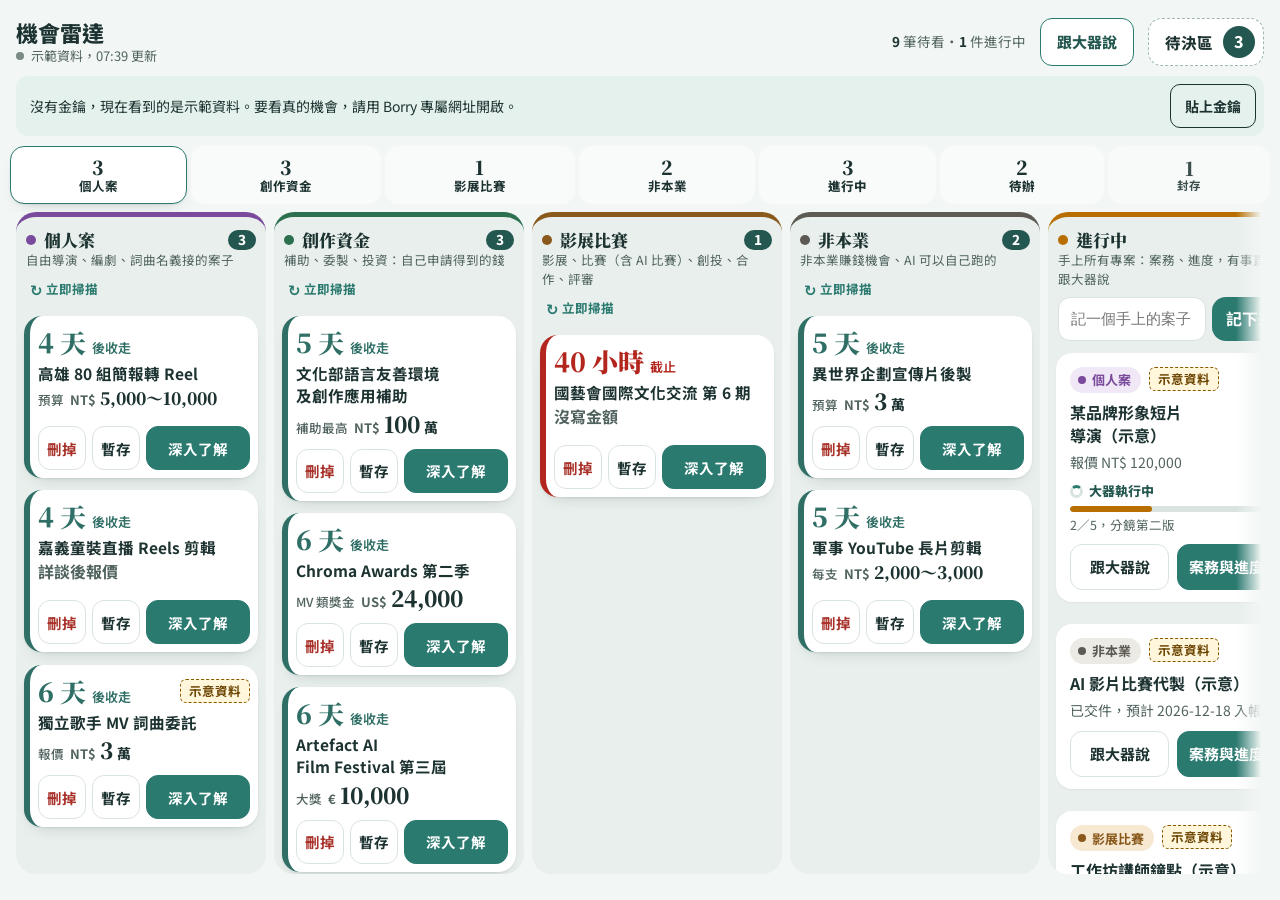
==== commit d899e9b0: "機會雷達 v25：AI 比賽與影展歸「影展比賽」，創作資金只放申請得到的錢" ====
--- a/index.html
+++ b/index.html
@@ -16,7 +16,7 @@
 <link rel="manifest" href="manifest.webmanifest">
 <link rel="icon" type="image/svg+xml" href="icons/icon.svg?v=20261116f">
 <link rel="apple-touch-icon" href="icons/apple-touch-icon.png?v=20261116f">
-<link rel="stylesheet" href="css/app.css?v24">
+<link rel="stylesheet" href="css/app.css?v25">
 <!-- 網路字型只當加分：不擋畫面，載入完用 swap 換上；沒網路時走 css 裡的系統字型。 -->
 <link rel="preconnect" href="https://fonts.googleapis.com">
 <link rel="preconnect" href="https://fonts.gstatic.com" crossorigin>
@@ -45,6 +45,6 @@
 <aside class="panel sheet" id="sheet" role="dialog" aria-modal="true" aria-label="待決區"></aside>
 <aside class="panel drawer" id="drawer" role="dialog" aria-modal="true" aria-label="機會詳細資料"></aside>
 <div id="toast" role="status" aria-live="polite"></div>
-<script type="module" src="js/app.js?v24"></script>
+<script type="module" src="js/app.js?v25"></script>
 </body>
 </html>
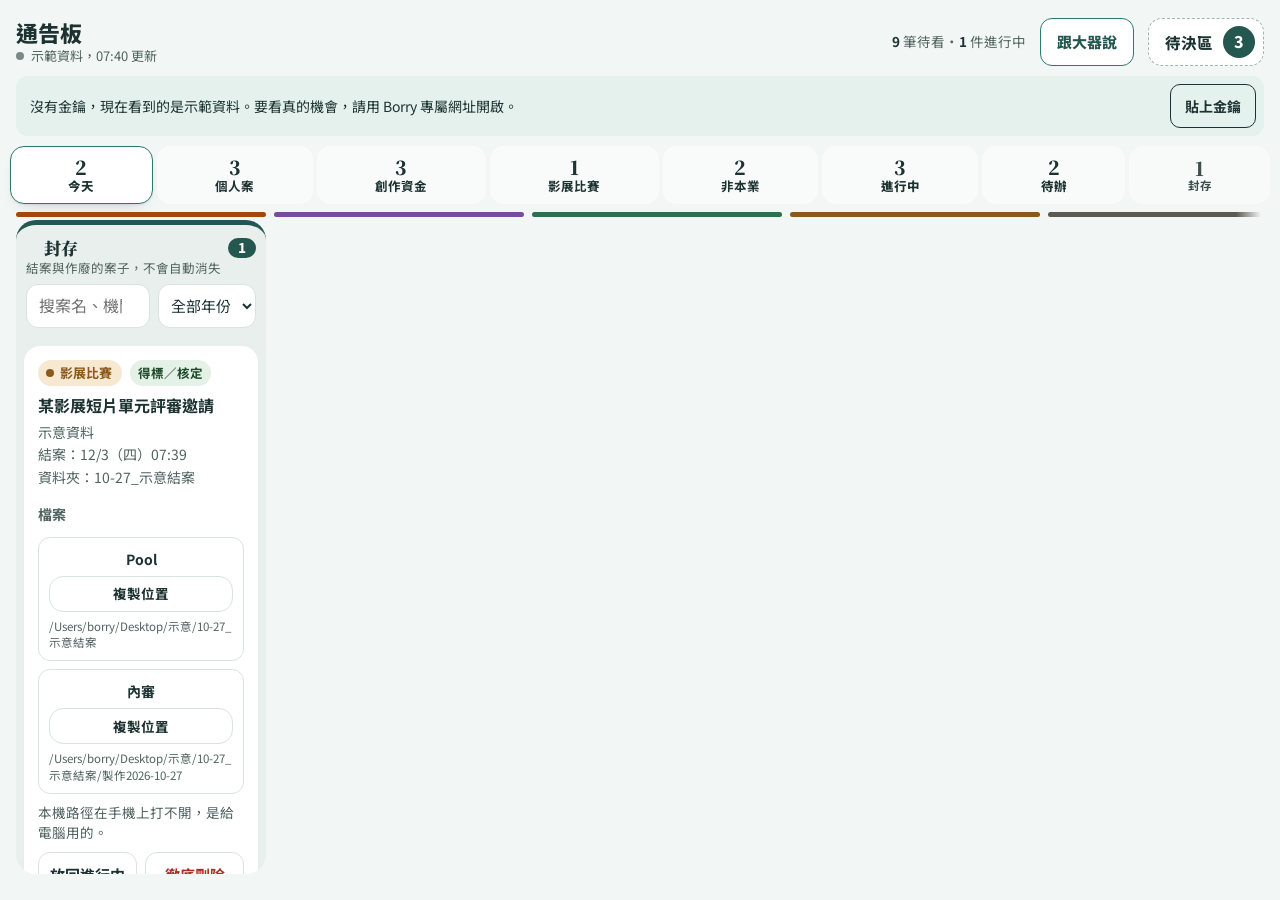
==== commit 03f866b1: "通告板 v26：改名通告板，新增「今天」頁（等你決定、正在跑、最近做完、報到狀態）；資料庫加 hub_ 四表與函式" ====
--- a/index.html
+++ b/index.html
@@ -3,20 +3,20 @@
 <head>
 <meta charset="utf-8">
 <meta name="viewport" content="width=device-width,initial-scale=1,viewport-fit=cover">
-<title>機會雷達</title>
-<meta name="description" content="集集與金金找到的機會，集中在這裡看">
+<title>通告板</title>
+<meta name="description" content="今天要你決定的事、手上的案子、機會，集中在這裡看">
 <meta name="robots" content="noindex,nofollow">
 <meta name="referrer" content="no-referrer">
 <meta name="theme-color" content="#2b7a70">
 <meta name="color-scheme" content="light">
 <meta name="apple-mobile-web-app-capable" content="yes">
 <meta name="mobile-web-app-capable" content="yes">
-<meta name="apple-mobile-web-app-title" content="機會雷達">
+<meta name="apple-mobile-web-app-title" content="通告板">
 <meta name="apple-mobile-web-app-status-bar-style" content="default">
 <link rel="manifest" href="manifest.webmanifest">
 <link rel="icon" type="image/svg+xml" href="icons/icon.svg?v=20261116f">
 <link rel="apple-touch-icon" href="icons/apple-touch-icon.png?v=20261116f">
-<link rel="stylesheet" href="css/app.css?v25">
+<link rel="stylesheet" href="css/app.css?v26">
 <!-- 網路字型只當加分：不擋畫面，載入完用 swap 換上；沒網路時走 css 裡的系統字型。 -->
 <link rel="preconnect" href="https://fonts.googleapis.com">
 <link rel="preconnect" href="https://fonts.gstatic.com" crossorigin>
@@ -27,7 +27,7 @@
 <div class="app" id="app">
   <header class="top">
     <div class="top-l">
-      <h1>機會雷達</h1>
+      <h1>通告板</h1>
       <p class="live" id="live" role="status"></p>
     </div>
     <div class="top-r">
@@ -45,6 +45,6 @@
 <aside class="panel sheet" id="sheet" role="dialog" aria-modal="true" aria-label="待決區"></aside>
 <aside class="panel drawer" id="drawer" role="dialog" aria-modal="true" aria-label="機會詳細資料"></aside>
 <div id="toast" role="status" aria-live="polite"></div>
-<script type="module" src="js/app.js?v25"></script>
+<script type="module" src="js/app.js?v26"></script>
 </body>
 </html>
--- a/css/app.css
+++ b/css/app.css
@@ -495,3 +495,34 @@
   .daqibtn{min-height:48px;padding:0 16px;font-size:15px}
 }
 @media (max-width:420px){ .daqibtn{padding:0 9px;font-size:13px} .sum{font-size:12px} }
+
+/* ---- 今天頁（通告板，2026-11-19） ---- */
+.b-today{--bf:#a4470b;--bb:#f6e6da}
+.tab.b-today{font-weight:800}
+.hh{font-size:14px;font-weight:800;color:var(--mut);margin:14px 2px 8px;letter-spacing:.04em}
+.lbody>.hh:first-child{margin-top:2px}
+.hc{background:var(--card);border-radius:16px;padding:14px 14px 12px;margin-bottom:10px;box-shadow:0 1px 2px rgba(29,51,49,.06);border-left:5px solid var(--bf)}
+.hc h3{font-size:16px;line-height:1.5;margin:6px 0 4px;font-weight:700}
+.hproj{display:inline-block;font-size:12.5px;font-weight:700;color:var(--bf);background:var(--bb);padding:2px 10px;border-radius:99px;max-width:100%;overflow:hidden;text-overflow:ellipsis;white-space:nowrap}
+.hmeta{font-size:13px;color:var(--mut);line-height:1.6;margin:2px 0}
+.hd{font-size:14px;margin:4px 0}.hd summary{color:var(--accent-dk,var(--accent));font-weight:700;cursor:pointer;min-height:32px;display:flex;align-items:center}
+.hd p{color:var(--ink);line-height:1.65;margin:4px 0 6px;overflow-wrap:anywhere}
+.hopts{display:flex;flex-direction:column;gap:8px;margin-top:10px}
+.hopts button{min-height:48px;border-radius:12px;border:1.5px solid var(--line);background:var(--card);font-weight:700;font-size:15px;text-align:left;padding:8px 12px;display:flex;flex-direction:column;gap:2px;color:var(--ink)}
+.hopts button.rec{background:var(--accent);border-color:var(--accent);color:#fff}
+.hopts button small{font-size:11.5px;font-weight:800;opacity:.9}
+.hopts button em{font-style:normal;font-weight:500;font-size:13px;opacity:.9}
+.hopts button:disabled{opacity:.5}
+.hnote{display:flex;gap:6px;margin-top:8px;align-items:stretch}
+.hnote textarea{flex:1;min-width:0;min-height:46px;padding:10px 12px;border-radius:12px;border:1.5px solid var(--line);background:var(--card);font-size:15px;font-family:inherit;line-height:1.5;resize:vertical}
+.hnote .btn{flex:none;min-height:46px;padding:0 12px;font-size:14px}
+.hbeat{display:flex;flex-wrap:wrap;gap:6px;margin-top:8px}
+.hbeat span{font-size:12.5px;font-weight:700;padding:3px 10px;border-radius:99px;max-width:100%;overflow:hidden;text-overflow:ellipsis;white-space:nowrap}
+.hbeat .k{background:rgba(255,255,255,.7);color:var(--mut)}.hbeat .l{background:#fde2df;color:#a3352a}
+.hl{list-style:none;margin:0;padding:0;display:flex;flex-direction:column;gap:6px}
+.hl li{background:rgba(255,255,255,.7);border-radius:12px;padding:9px 12px;font-size:14px;line-height:1.55;display:flex;flex-wrap:wrap;gap:2px 8px;align-items:baseline;overflow-wrap:anywhere}
+.hl li b{font-weight:700}.hl li small{color:var(--mut);font-size:12.5px}.hl li span{flex:1 0 100%}
+.hl li em{font-style:normal;font-weight:700;font-size:12.5px;padding:1px 9px;border-radius:99px;background:var(--bb);color:var(--bf)}
+.hl li.none{color:var(--mut)}
+.hans{margin:4px 0 2px;font-size:14px}.hans summary{min-height:40px;display:flex;align-items:center;font-weight:700;color:var(--mut);cursor:pointer}
+.ha{background:rgba(255,255,255,.7);border-radius:12px;padding:10px 12px;margin-bottom:6px}.ha .btn{min-height:40px;margin-top:6px;font-size:14px}
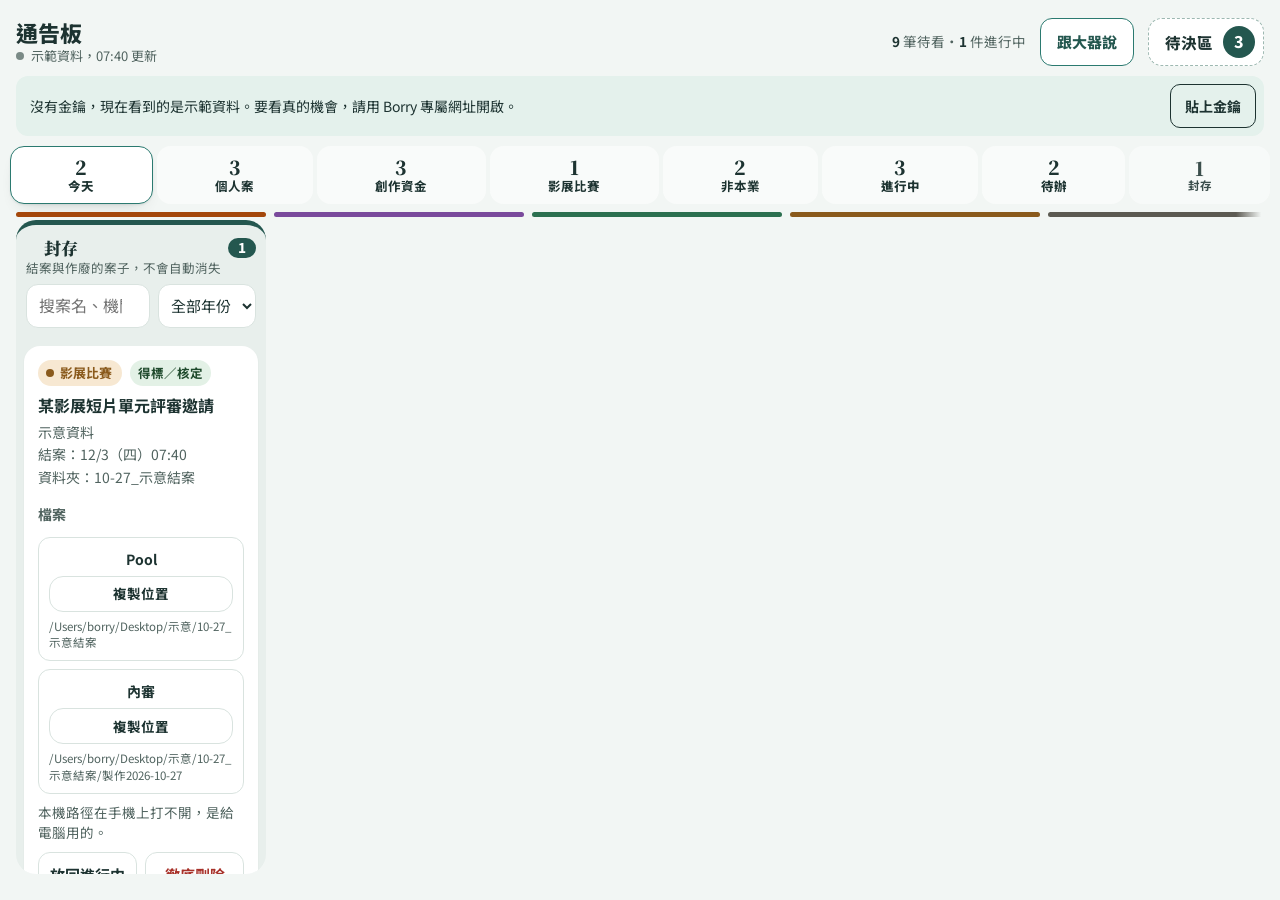
==== commit 5dc9c95b: "通告板 v27：回過的決定顯示「你在 LINE 說的，大器代記」與原話；LINE 上的大器可以替 Borry 記答案（付款、刪檔、對外照舊擋）" ====
--- a/index.html
+++ b/index.html
@@ -16,7 +16,7 @@
 <link rel="manifest" href="manifest.webmanifest">
 <link rel="icon" type="image/svg+xml" href="icons/icon.svg?v=20261116f">
 <link rel="apple-touch-icon" href="icons/apple-touch-icon.png?v=20261116f">
-<link rel="stylesheet" href="css/app.css?v26">
+<link rel="stylesheet" href="css/app.css?v27">
 <!-- 網路字型只當加分：不擋畫面，載入完用 swap 換上；沒網路時走 css 裡的系統字型。 -->
 <link rel="preconnect" href="https://fonts.googleapis.com">
 <link rel="preconnect" href="https://fonts.gstatic.com" crossorigin>
@@ -45,6 +45,6 @@
 <aside class="panel sheet" id="sheet" role="dialog" aria-modal="true" aria-label="待決區"></aside>
 <aside class="panel drawer" id="drawer" role="dialog" aria-modal="true" aria-label="機會詳細資料"></aside>
 <div id="toast" role="status" aria-live="polite"></div>
-<script type="module" src="js/app.js?v26"></script>
+<script type="module" src="js/app.js?v27"></script>
 </body>
 </html>
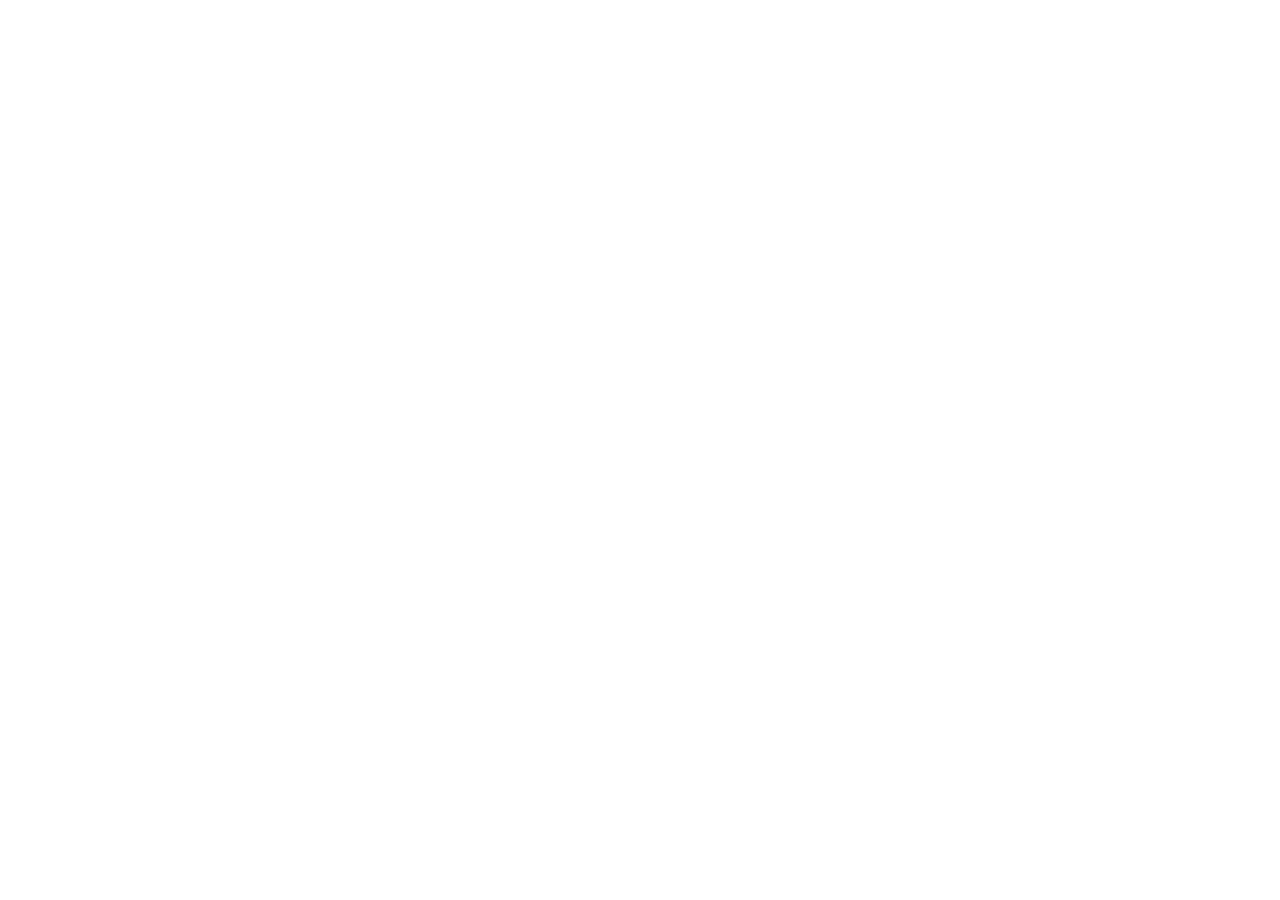
==== commit abbc0346: "已搬家：網站入口換成轉址頁（轉到 borrysu.github.io 新網址，保留 ?k= 與 #），sw.js 改成自我註銷 正本改到 Borrysu/borrysu.github.io。退回：gi" ====
--- a/index.html
+++ b/index.html
@@ -1,50 +1,32 @@
 <!doctype html>
-<html lang="zh-Hant">
-<head>
-<meta charset="utf-8">
-<meta name="viewport" content="width=device-width,initial-scale=1,viewport-fit=cover">
-<title>通告板</title>
-<meta name="description" content="今天要你決定的事、手上的案子、機會，集中在這裡看">
-<meta name="robots" content="noindex,nofollow">
-<meta name="referrer" content="no-referrer">
-<meta name="theme-color" content="#2b7a70">
-<meta name="color-scheme" content="light">
-<meta name="apple-mobile-web-app-capable" content="yes">
-<meta name="mobile-web-app-capable" content="yes">
-<meta name="apple-mobile-web-app-title" content="通告板">
-<meta name="apple-mobile-web-app-status-bar-style" content="default">
-<link rel="manifest" href="manifest.webmanifest">
-<link rel="icon" type="image/svg+xml" href="icons/icon.svg?v=20261116f">
-<link rel="apple-touch-icon" href="icons/apple-touch-icon.png?v=20261116f">
-<link rel="stylesheet" href="css/app.css?v27">
-<!-- 網路字型只當加分：不擋畫面，載入完用 swap 換上；沒網路時走 css 裡的系統字型。 -->
-<link rel="preconnect" href="https://fonts.googleapis.com">
-<link rel="preconnect" href="https://fonts.gstatic.com" crossorigin>
-<link rel="stylesheet" media="print" onload="this.media='all'" href="https://fonts.googleapis.com/css2?family=Noto+Sans+TC:wght@400;500;700;800&family=Noto+Serif+TC:wght@600;900&display=swap">
-<noscript><link rel="stylesheet" href="https://fonts.googleapis.com/css2?family=Noto+Sans+TC:wght@400;500;700;800&family=Noto+Serif+TC:wght@600;900&display=swap"></noscript>
-</head>
-<body>
-<div class="app" id="app">
-  <header class="top">
-    <div class="top-l">
-      <h1>通告板</h1>
-      <p class="live" id="live" role="status"></p>
-    </div>
-    <div class="top-r">
-      <p class="sum" id="sum"></p>
-      <button class="daqibtn" id="daqibtn" data-act="chat-open" type="button" aria-haspopup="dialog">跟大器說</button>
-      <button class="holdbtn" id="holdbtn" type="button" aria-haspopup="dialog"></button>
-    </div>
-  </header>
-  <div class="notice" id="notice" hidden role="status"></div>
-  <nav class="tabs" id="tabs" role="tablist" aria-label="分類"></nav>
-  <main class="board" id="board"><div class="lanes" id="lanes"></div></main>
-</div>
-<button class="hpill" id="hpill" type="button" aria-haspopup="dialog"></button>
-<div class="scrim" id="scrim"></div>
-<aside class="panel sheet" id="sheet" role="dialog" aria-modal="true" aria-label="待決區"></aside>
-<aside class="panel drawer" id="drawer" role="dialog" aria-modal="true" aria-label="機會詳細資料"></aside>
-<div id="toast" role="status" aria-live="polite"></div>
-<script type="module" src="js/app.js?v27"></script>
-</body>
-</html>
+<html lang="zh-Hant"><head><meta charset="utf-8">
+<meta name="viewport" content="width=device-width,initial-scale=1">
+<meta name="robots" content="noindex"><meta name="referrer" content="no-referrer">
+<title>逐流已搬家</title>
+<script>
+// 2026-11-20 正本搬到 https://borrysu.github.io/current/。保留 ?k= 金鑰與 #，/k/金鑰/ 路徑轉成 ?k=金鑰。
+(function(){
+  var OLD='/borry-opportunities/', TO='https://borrysu.github.io/current/';
+  function target(){
+    var p=location.pathname, s=location.search||'', h=location.hash||'';
+    var m=p.match(/\/k\/([^/?#]+)\/?$/);
+    if(m && !/[?&]k=/.test(s)) s=(s?s+'&':'?')+'k='+m[1];
+    return TO+s+h;
+  }
+  var url=target(), done=false;
+  function go(){ if(!done){ done=true; location.replace(url); } }
+  window.__redirectTarget=url;
+  try{
+    if(navigator.serviceWorker && navigator.serviceWorker.getRegistrations){
+      navigator.serviceWorker.getRegistrations().then(function(rs){
+        return Promise.all(rs.filter(function(r){return r.scope.indexOf(location.origin+OLD)===0;}).map(function(r){return r.unregister();}));
+      }).then(go,go);
+      setTimeout(go,800);
+    } else go();
+  }catch(e){ go(); }
+})();
+</script>
+<style>body{margin:0;padding:40px 16px;font:16px/1.5 -apple-system,"PingFang TC",sans-serif;text-align:center}</style>
+</head><body><p>逐流已搬到新網址，正在帶你過去。</p><p><a id="go" href="https://borrysu.github.io/current/">沒有自動跳轉就點這裡</a></p>
+<script>try{document.getElementById('go').href=window.__redirectTarget||'https://borrysu.github.io/current/';}catch(e){}</script>
+</body></html>
